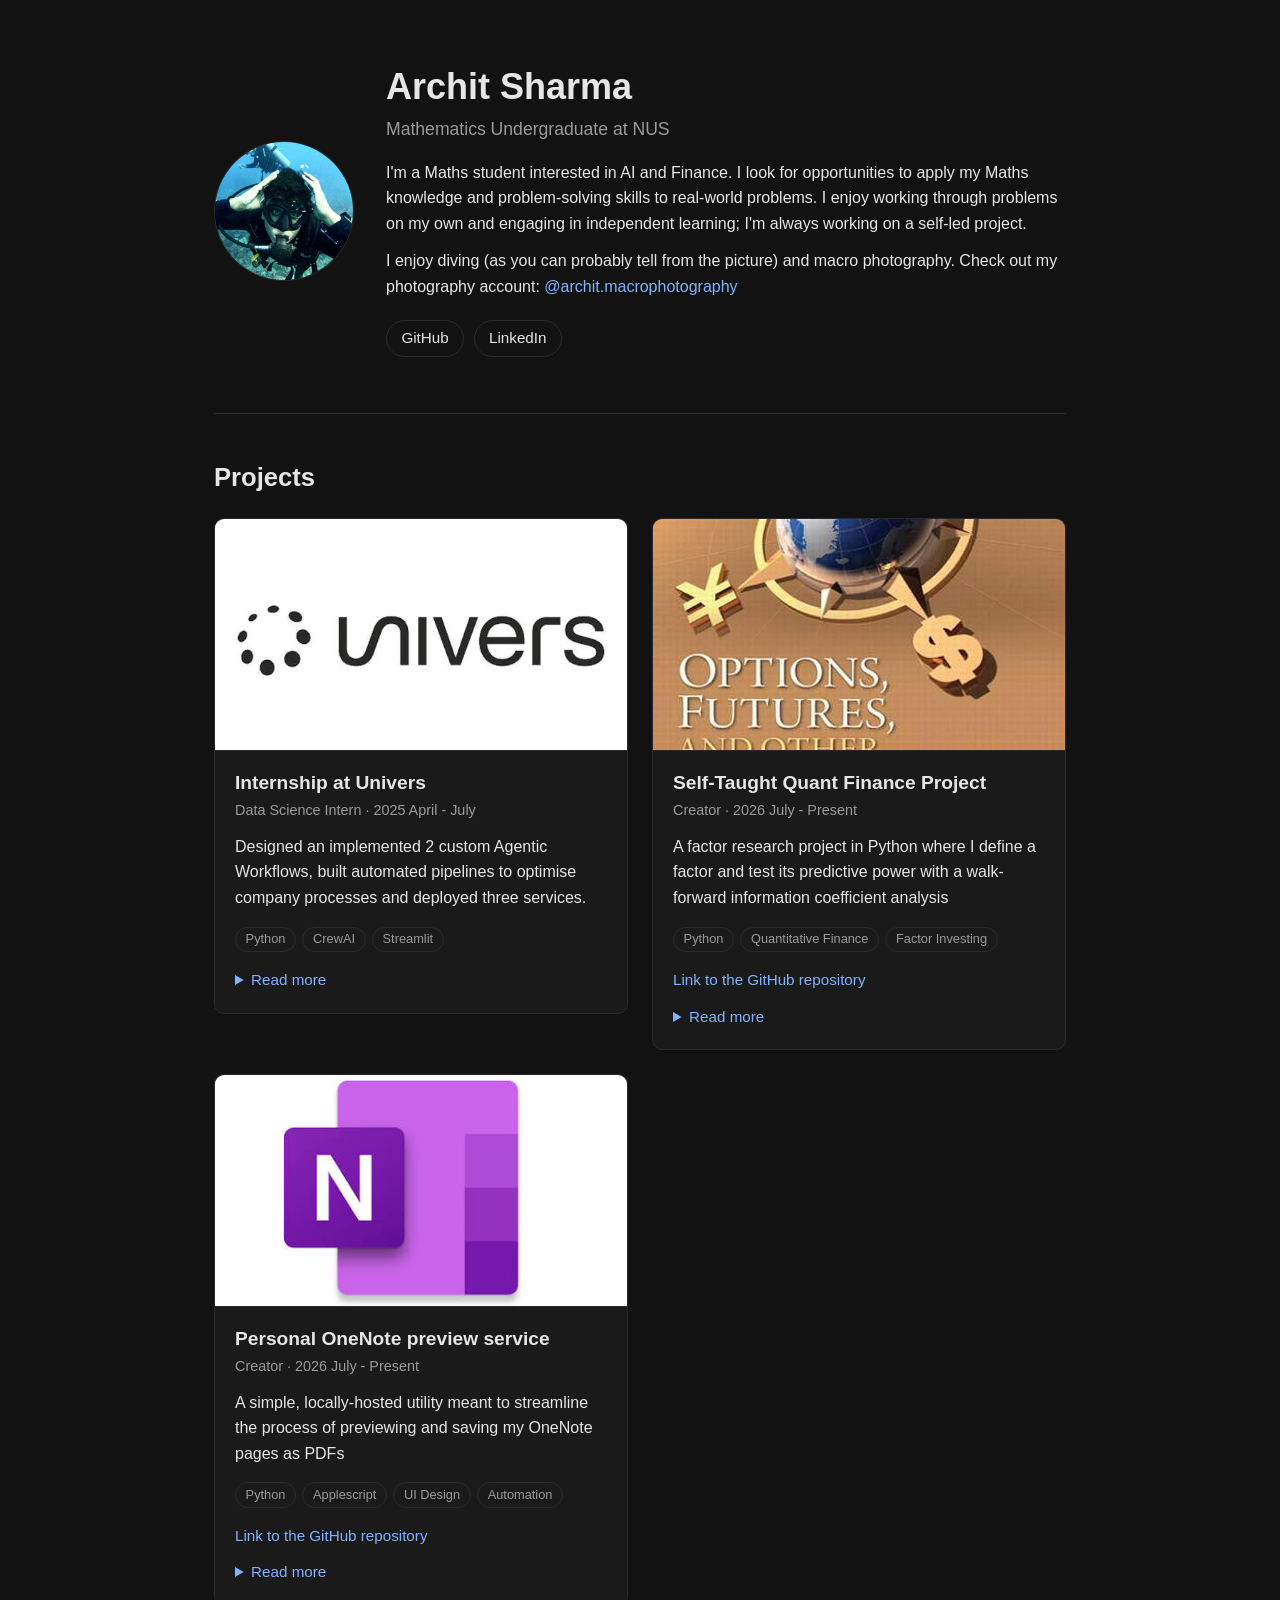
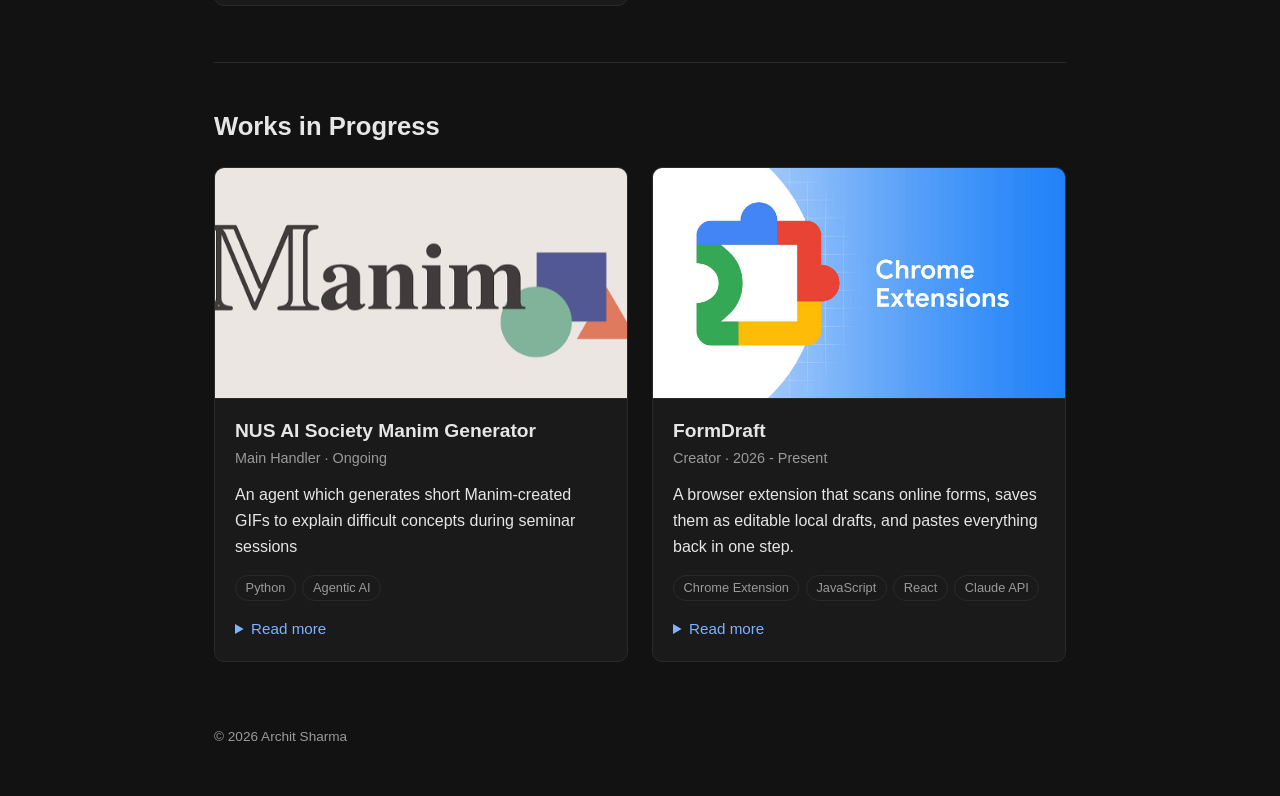
==== index.html @ e4a187cf "Intial commit for portfilio website" ====
<!doctype html>
<html lang="en">
<head>
  <meta charset="utf-8">
  <meta name="viewport" content="width=device-width, initial-scale=1">
  <title>Archit Sharma</title>
  <meta name="description" content="Mathematics Undergraduate at NUS">
  <meta property="og:type" content="website">
  <meta property="og:title" content="Archit Sharma">
  <meta property="og:description" content="Mathematics Undergraduate at NUS">
  <meta property="og:url" content="https://architsharma69.github.io">
  <meta property="og:image" content="https://architsharma69.github.io/assets/photo_2026-09-21_22-08-14.jpg">
  <meta name="theme-color" content="#121212">
  <link rel="stylesheet" href="style.css">
</head>
<body>
  <main>
    <section class="intro">
      <img class="avatar" src="assets/photo_2026-09-21_22-08-14.jpg" alt="Photo of Archit Sharma" width="140" height="140">
      <div class="intro-text">
        <h1>Archit Sharma</h1>
        <p class="tagline">Mathematics Undergraduate at NUS</p>
        <div class="bio"><p>I'm a Maths student interested in AI and Finance. I look for opportunities to apply my Maths knowledge and problem-solving skills to real-world problems. I enjoy working through problems on my own and engaging in independent learning; I'm always working on a self-led project.</p>
<p>I enjoy diving (as you can probably tell from the picture) and macro photography. Check out my photography account: <a href="https://www.instagram.com/archit.macrophotography/">@archit.macrophotography</a></p></div>
        <ul class="links"><li><a href="https://github.com/architsharma69">GitHub</a></li><li><a href="https://www.linkedin.com/in/archit-sharma-a4a1252b7">LinkedIn</a></li></ul>
      </div>
    </section>

    <section class="projects">
      <h2>Projects</h2>
      <div class="grid">
        <article class="card">
          <img class="card-image" src="assets/images.jpeg" alt="Internship at Univers thumbnail" loading="lazy">
          <div class="card-body">
            <h3>Internship at Univers</h3>
            <p class="meta">Data Science Intern · 2025 April - July</p>
            <p class="summary">Designed an implemented 2 custom Agentic Workflows, built automated pipelines to optimise company processes and deployed three services.</p>
            <ul class="tags"><li>Python</li><li>CrewAI</li><li>Streamlit</li></ul>
            <details>
              <summary>Read more</summary>
              <div class="details-body"><h2>What I Built</h2>
<ul>
<li>Wrote a time series analysis service for fault detection in escalators. Integrated with an internal email API to automatically send alerts once fault is detected. Increased fault detection frequency from weekly to daily.</li>
<li>Created an internal chatbot for company staff to easily access company documents. Used AI with a vector database to allow for semantic searching of whole documents or specific pages.</li>
<li>Designed a team of AI agents to conduct data validation of large datasets containing HVAC sensor information. Streamlined data validation pipeline by automating data validation process. Reduced duration from one week to 10 minutes.</li>
<li>Learned how to use CrewAI, a python module for AI agents.</li>
<li>Leveraged Docker and Cron to deploy code to the corporate cloud, ensuring consistent and reliable execution. Deployed 3 separate services to company servers.</li>
</ul></div>
            </details>
          </div>
        </article>
        <article class="card">
          <img class="card-image" src="assets/Quant.jpg" alt="Self-Taught Quant Finance Project thumbnail" loading="lazy">
          <div class="card-body">
            <h3>Self-Taught Quant Finance Project</h3>
            <p class="meta">Creator · 2026 July - Present</p>
            <p class="summary">A factor research project in Python where I define a factor and test its predictive power with a walk-forward information coefficient analysis</p>
            <ul class="tags"><li>Python</li><li>Quantitative Finance</li><li>Factor Investing</li></ul>
            <div class="card-links"><a href="https://github.com/architsharma69/Quant_Project">Link to the GitHub repository</a></div>
            <details>
              <summary>Read more</summary>
              <div class="details-body"><h2>What I Built</h2>
<ul>
<li>Created a custom study plan, covering:<ul>
<li>Securities</li>
<li>Financial Ratios</li>
<li>Factors</li>
<li>Derivatives</li>
<li>Option Pricing</li>
<li>Time Series Analysis Methods</li>
<li>Factor Models</li>
<li>Alpha Factor Design </li>
<li>Designing a Backtest</li>
</ul>
</li>
<li>Went through the study materials</li>
<li>Completed regular Python tasks, writing implementations of concepts learned</li>
<li>Study Notes and Python scripts have been pushed to GitHub</li>
</ul>
<h2>Deliverables</h2>
<p>A Jupyter notebook with: 
1. A clearly defined factor formula
2. A walk-forward IC calculation showing predictive power
3. A research note explaining why the factor might work economically</p></div>
            </details>
          </div>
        </article>
        <article class="card">
          <img class="card-image" src="assets/OneNote.jpeg" alt="Personal OneNote preview service thumbnail" loading="lazy">
          <div class="card-body">
            <h3>Personal OneNote preview service</h3>
            <p class="meta">Creator · 2026 July - Present</p>
            <p class="summary">A simple, locally-hosted utility meant to streamline the process of previewing and saving my OneNote pages as PDFs</p>
            <ul class="tags"><li>Python</li><li>Applescript</li><li>UI Design</li><li>Automation</li></ul>
            <div class="card-links"><a href="https://github.com/architsharma69/OneNote_Paginate_Utility">Link to the GitHub repository</a></div>
            <details>
              <summary>Read more</summary>
              <div class="details-body"><h2>The Issue</h2>
<p>OneNote is designed as an endless page - it does not automatically create pagebreaks when writing notes. It also doesn't display guidelines to indicate where the page will be split when the document is exported. For someone that uses OneNote to write assignments, I needed to know how the pages will be split when I exported my document as a PDF.</p>
<h2>What I did</h2>
<ul>
<li>Created a utility script that displays a preview of the PDF on a scalable <code>tkinter</code> window.</li>
<li>Used Applescripts along with MacOS <code>Shortcuts</code> to trigger the service using keyboard shortcuts</li>
</ul></div>
            </details>
          </div>
        </article>
      </div>
    </section>
    <section class="wip">
      <h2>Works in Progress</h2>
      <div class="grid">
        <article class="card">
          <img class="card-image" src="assets/manim.png" alt="NUS AI Society Manim Generator thumbnail" loading="lazy">
          <div class="card-body">
            <h3>NUS AI Society Manim Generator</h3>
            <p class="meta">Main Handler · Ongoing</p>
            <p class="summary">An agent which generates short Manim-created GIFs to explain difficult concepts during seminar sessions</p>
            <ul class="tags"><li>Python</li><li>Agentic AI</li></ul>
            <details>
              <summary>Read more</summary>
              <div class="details-body"><h2>Description</h2>
<p>NUS AI Society is a research and engineering-focused community of students dedicated to exploring the frontier of Artificial Intelligence.</p>
<p>The Manim Generator is an agentic application that is meant to be deployed live during seminars and research-sharing sessions. It ingests the transcript, slides and other information, and outputs short animations generated using <code>Manim</code> - a Python Library used to create animations and simulations for educational content. These animations are meant to visualise abstract concepts taught during these seminar sessions, acting as visual aids for the audience.</p>
<h2>What I'm building</h2>
<ul>
<li>An agent which reads the transcript, extracts pieces of it and puts them into buckets. Each bucket corresponds to one concept - one animation that will be outputted.</li>
<li>Each bucket is promoted to a typed <code>AnimationPlan</code> - a structured input which will be sent to a manim animation generator (forked from an open source repository) to actualy create the animation.</li>
<li>Along the way, we will inject another repository of Claude Skills, created for manim code generation.</li>
<li>Following a number of rounds of iteration, including Human-In-The-Loop feedback, the final animation will outputted as either a GIF or as a slideshow which the speaker can manually traverse through.</li>
</ul>
<h2>Tech stack</h2>
<p>Python</p></div>
            </details>
          </div>
        </article>
        <article class="card">
          <img class="card-image" src="assets/formdraft.jpeg" alt="FormDraft thumbnail" loading="lazy">
          <div class="card-body">
            <h3>FormDraft</h3>
            <p class="meta">Creator · 2026 - Present</p>
            <p class="summary">A browser extension that scans online forms, saves them as editable local drafts, and pastes everything back in one step.</p>
            <ul class="tags"><li>Chrome Extension</li><li>JavaScript</li><li>React</li><li>Claude API</li></ul>
            <details>
              <summary>Read more</summary>
              <div class="details-body"><h2>Description</h2>
<p>Many online forms don't persist your responses between sessions — you leave and come back to a blank form, dropdowns and all. FormDraft treats any web form like a document: capture it once, draft your answers locally, and fill it back in with one click.</p>
<h2>What I'm building</h2>
<ul>
<li><strong>Scan</strong> — a two-pass capture. A DOM parser handles native <code>&lt;input&gt;</code>, <code>&lt;select&gt;</code> and <code>&lt;textarea&gt;</code> fields first; a screenshot + Claude vision fallback catches whatever it misses (custom div-based dropdowns, styled radio groups) and merges the results into one JSON template.</li>
<li><strong>Draft</strong> — the extension popup renders the saved template as an editable form, with multiple drafts supported per URL (e.g. several job applications on the same portal).</li>
<li><strong>Fill</strong> — native fields are refilled via synthetic <code>input</code>/<code>change</code> events, so React/Vue/Angular apps register the change in their own state, not just the DOM. Custom UI fields are located and clicked using the LLM's description of the element. Fields that genuinely can't be automated — CAPTCHAs, signature pads — are flagged for manual completion instead of guessed at.</li>
</ul>
<h2>Tech stack</h2>
<p>Chrome Extension (Manifest V3), vanilla JS content scripts, React + Vite popup UI, <code>chrome.storage.local</code> for persistence, Claude API for the vision fallback.</p>
<h2>Current scope</h2>
<p>Custom UI components and multi-page or branching forms are best-effort in v1. CAPTCHAs are intentionally out of scope.</p></div>
            </details>
          </div>
        </article>
      </div>
    </section>
  </main>

  <footer>
    <p>&copy; 2026 Archit Sharma</p>
  </footer>
</body>
</html>
---- style.css ----
:root {
  --bg: #121212;
  --surface: #1a1a1a;
  --border: #2a2a2a;
  --text: #e6e6e6;
  --muted: #9a9a9a;
  --accent: #7fb3ff;
  --radius: 10px;
}

* { box-sizing: border-box; }

html { color-scheme: dark; }

body {
  margin: 0;
  background: var(--bg);
  color: var(--text);
  font-family: -apple-system, BlinkMacSystemFont, "Segoe UI", Roboto, Helvetica, Arial, sans-serif;
  line-height: 1.6;
}

main {
  max-width: 900px;
  margin: 0 auto;
  padding: 4rem 1.5rem 2rem;
}

a { color: var(--accent); text-decoration: none; }
a:hover { text-decoration: underline; }

h1, h2, h3 { line-height: 1.25; margin: 0; }

/* ---------- Intro ---------- */

.intro {
  display: flex;
  align-items: center;
  gap: 2rem;
  padding-bottom: 3.5rem;
  border-bottom: 1px solid var(--border);
}

.avatar {
  width: 140px;
  height: 140px;
  flex: none;
  border-radius: 50%;
  object-fit: cover;
  border: 1px solid var(--border);
}

.intro h1 { font-size: 2.25rem; }

.tagline {
  margin: 0.4rem 0 1rem;
  color: var(--muted);
  font-size: 1.1rem;
}

.bio p { margin: 0 0 0.75rem; }

.links {
  display: flex;
  flex-wrap: wrap;
  gap: 0.6rem;
  list-style: none;
  margin: 1.25rem 0 0;
  padding: 0;
}

.links a {
  display: inline-block;
  padding: 0.35rem 0.9rem;
  border: 1px solid var(--border);
  border-radius: 999px;
  color: var(--text);
  font-size: 0.95rem;
}

.links a:hover {
  border-color: var(--accent);
  color: var(--accent);
  text-decoration: none;
}

/* ---------- Projects / Works in progress ---------- */

.projects { padding-top: 3rem; }
.projects > h2, .wip > h2 { font-size: 1.6rem; margin-bottom: 1.5rem; }

.wip {
  margin-top: 3.5rem;
  padding-top: 3rem;
  border-top: 1px solid var(--border);
}

.grid {
  display: grid;
  grid-template-columns: repeat(auto-fill, minmax(min(100%, 380px), 1fr));
  gap: 1.5rem;
  align-items: start;
}

.card {
  background: var(--surface);
  border: 1px solid var(--border);
  border-radius: var(--radius);
  overflow: hidden;
}

.card:hover { border-color: #3d3d3d; }

.card-image {
  display: block;
  width: 100%;
  aspect-ratio: 16 / 9;
  object-fit: cover;
  border-bottom: 1px solid var(--border);
}

.card-body { padding: 1.25rem; }

.card h3 { font-size: 1.2rem; }

.meta {
  margin: 0.25rem 0 0.75rem;
  color: var(--muted);
  font-size: 0.9rem;
}

.summary { margin: 0 0 1rem; }

.tags {
  display: flex;
  flex-wrap: wrap;
  gap: 0.4rem;
  list-style: none;
  margin: 0 0 1rem;
  padding: 0;
}

.tags li {
  padding: 0.1rem 0.6rem;
  border: 1px solid var(--border);
  border-radius: 999px;
  color: var(--muted);
  font-size: 0.8rem;
}

.card-links {
  display: flex;
  flex-wrap: wrap;
  gap: 1rem;
  margin: 0 0 0.5rem;
  font-size: 0.95rem;
}

details { margin-top: 0.75rem; }

summary {
  cursor: pointer;
  color: var(--accent);
  font-size: 0.95rem;
}

.details-body {
  margin-top: 0.75rem;
  padding-top: 0.75rem;
  border-top: 1px solid var(--border);
  font-size: 0.95rem;
}

.details-body h2, .details-body h3 { font-size: 1.05rem; margin: 1rem 0 0.4rem; }
.details-body img { max-width: 100%; border-radius: 6px; }

.details-body code {
  background: #232323;
  padding: 0.1rem 0.35rem;
  border-radius: 4px;
  font-size: 0.9em;
}

.details-body pre {
  background: #0e0e0e;
  border: 1px solid var(--border);
  border-radius: 6px;
  padding: 0.75rem 1rem;
  overflow-x: auto;
}

.details-body pre code { background: none; padding: 0; }

/* ---------- Footer ---------- */

footer {
  max-width: 900px;
  margin: 0 auto;
  padding: 2rem 1.5rem 3rem;
  color: var(--muted);
  font-size: 0.85rem;
}

footer p { margin: 0; }

/* ---------- Small screens ---------- */

@media (max-width: 600px) {
  main { padding-top: 2.5rem; }
  .intro { flex-direction: column; align-items: flex-start; gap: 1.25rem; }
  .intro h1 { font-size: 1.9rem; }
}
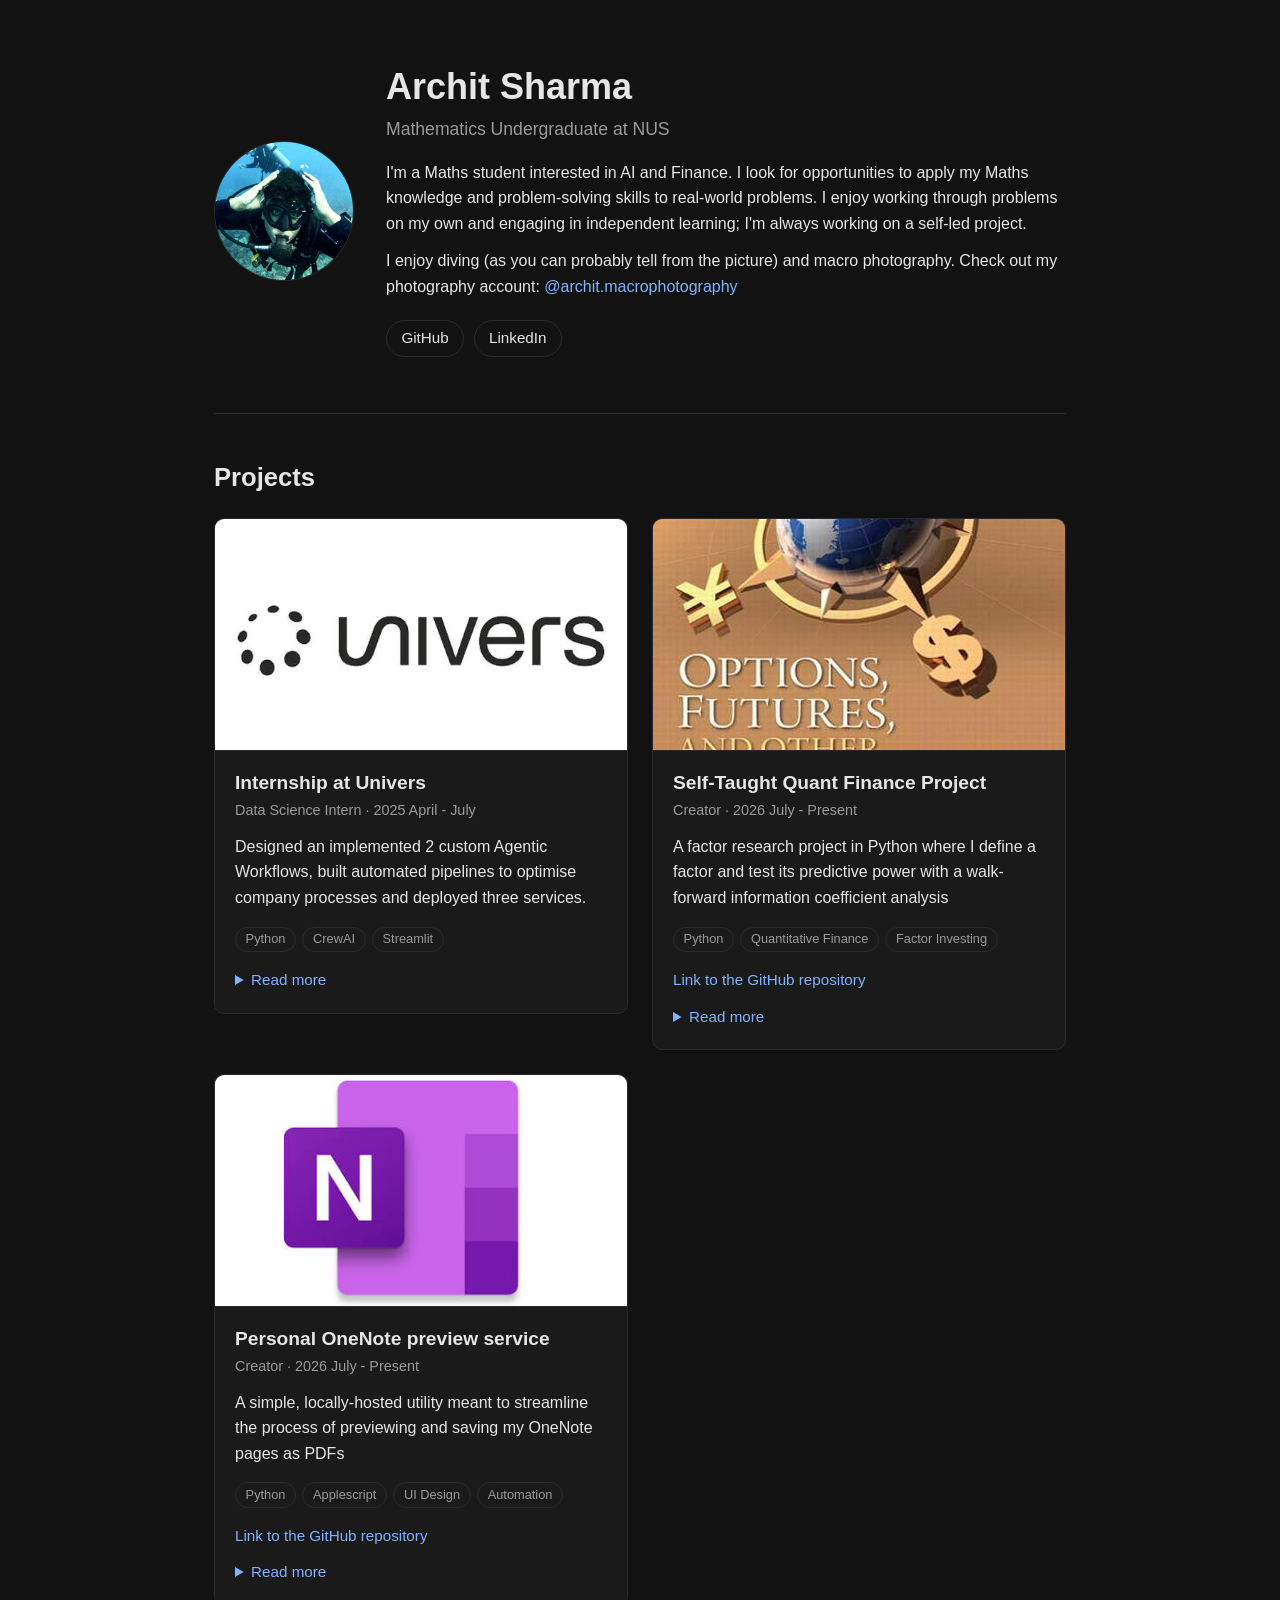
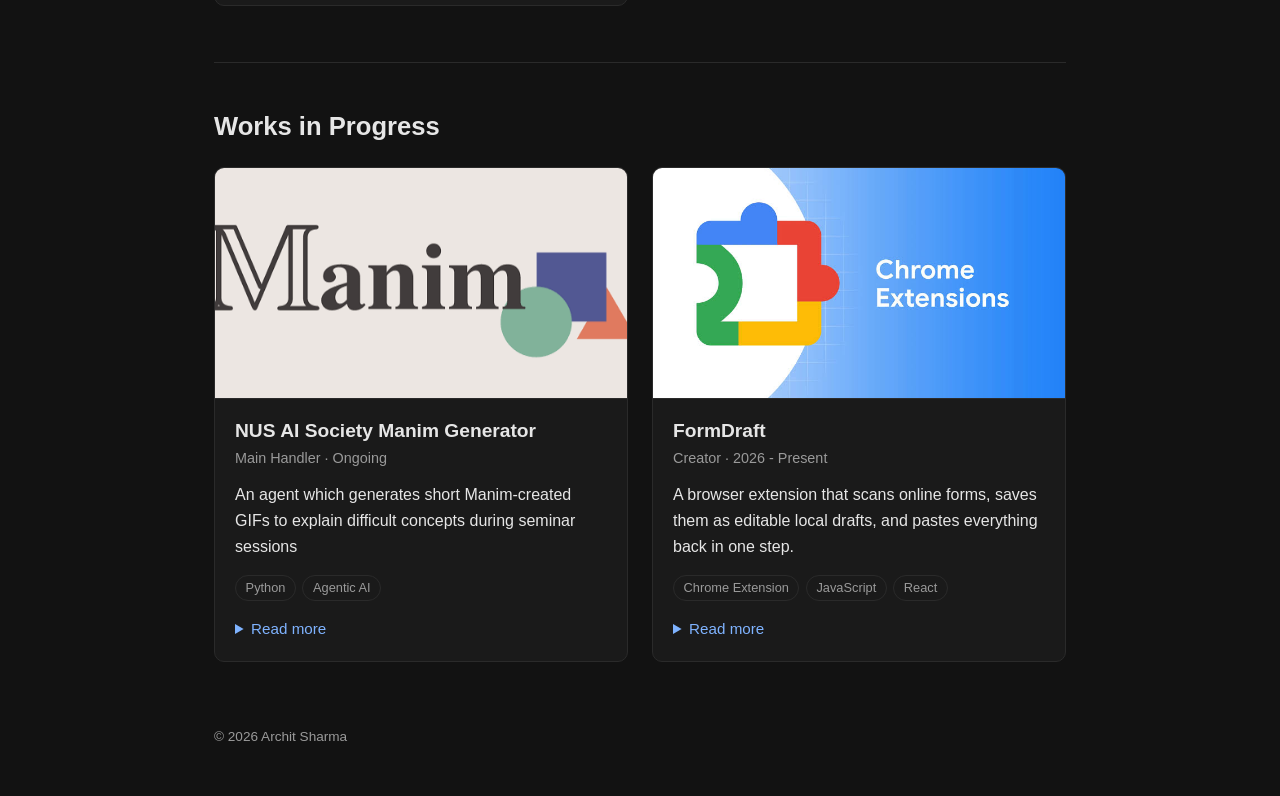
==== commit 289f9f11: "Refactor" ====
--- a/index.html
+++ b/index.html
@@ -140,7 +140,7 @@
             <h3>FormDraft</h3>
             <p class="meta">Creator · 2026 - Present</p>
             <p class="summary">A browser extension that scans online forms, saves them as editable local drafts, and pastes everything back in one step.</p>
-            <ul class="tags"><li>Chrome Extension</li><li>JavaScript</li><li>React</li><li>Claude API</li></ul>
+            <ul class="tags"><li>Chrome Extension</li><li>JavaScript</li><li>React</li></ul>
             <details>
               <summary>Read more</summary>
               <div class="details-body"><h2>Description</h2>
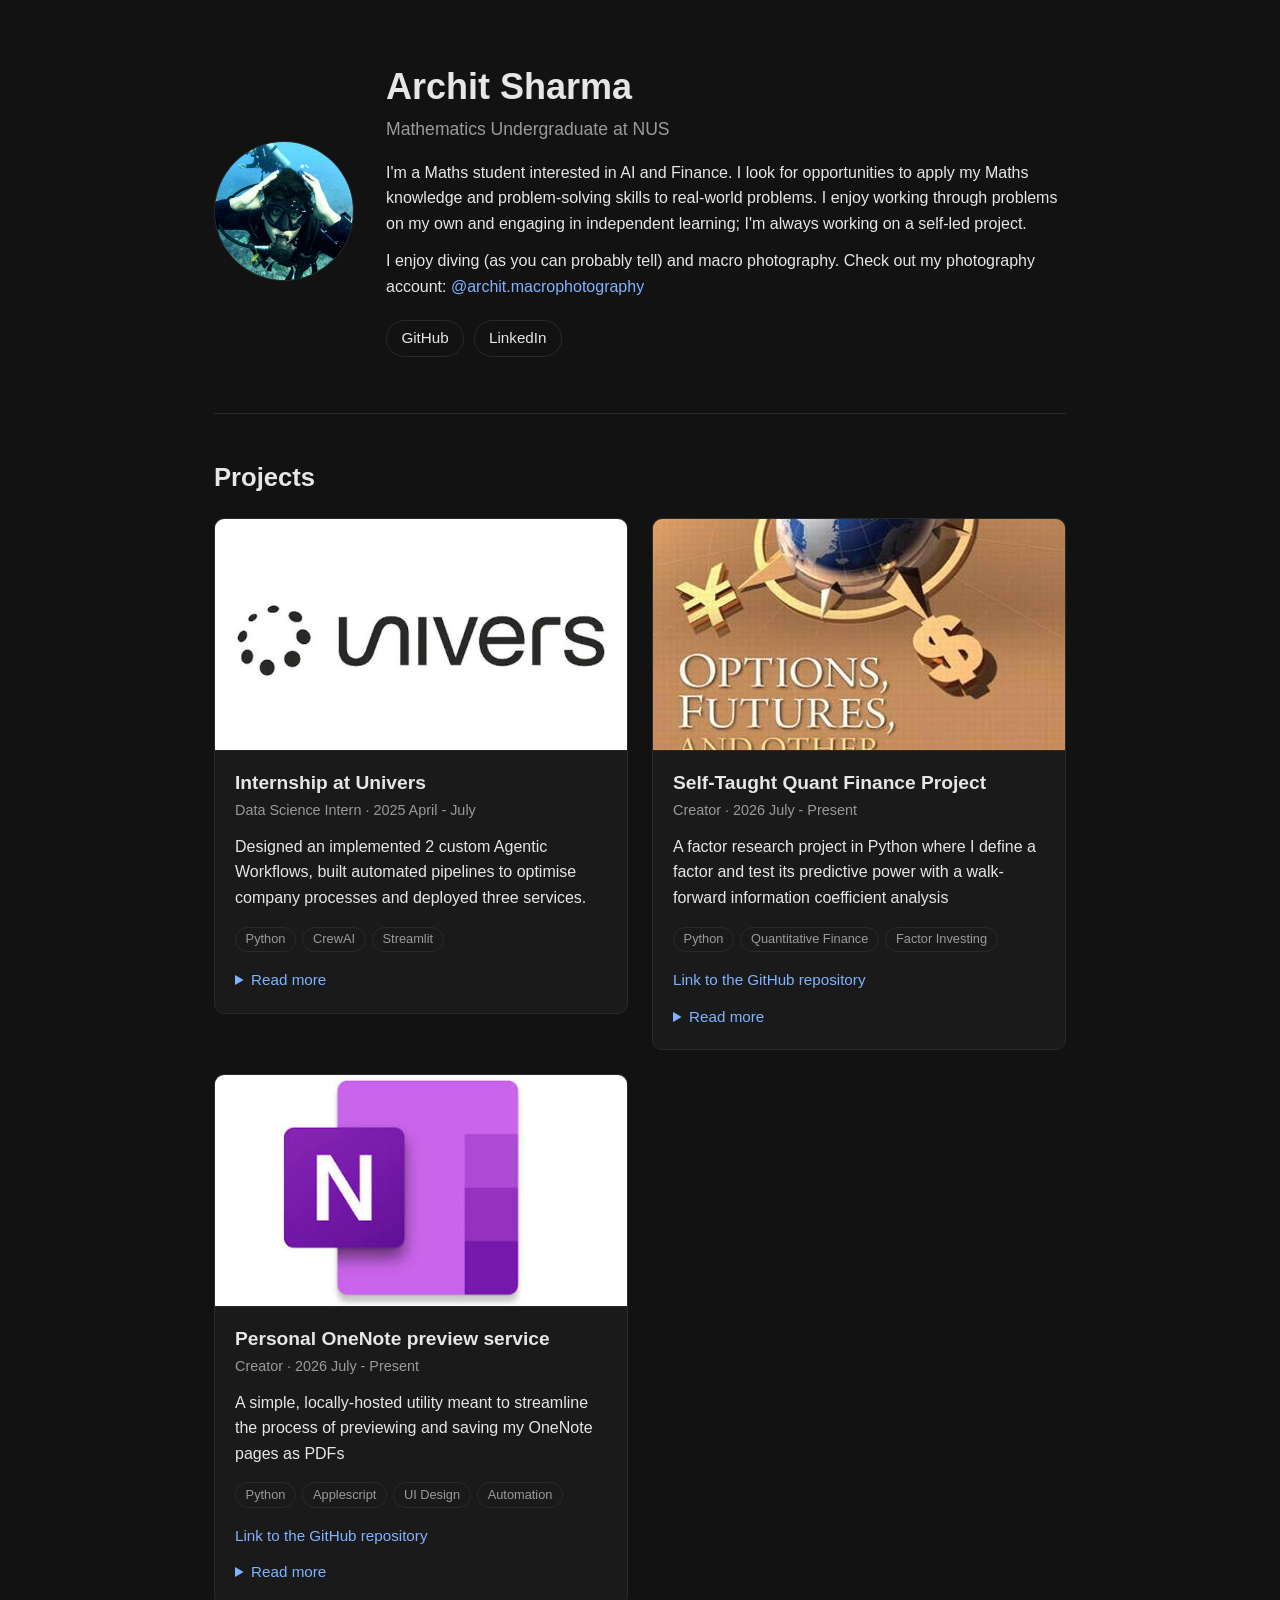
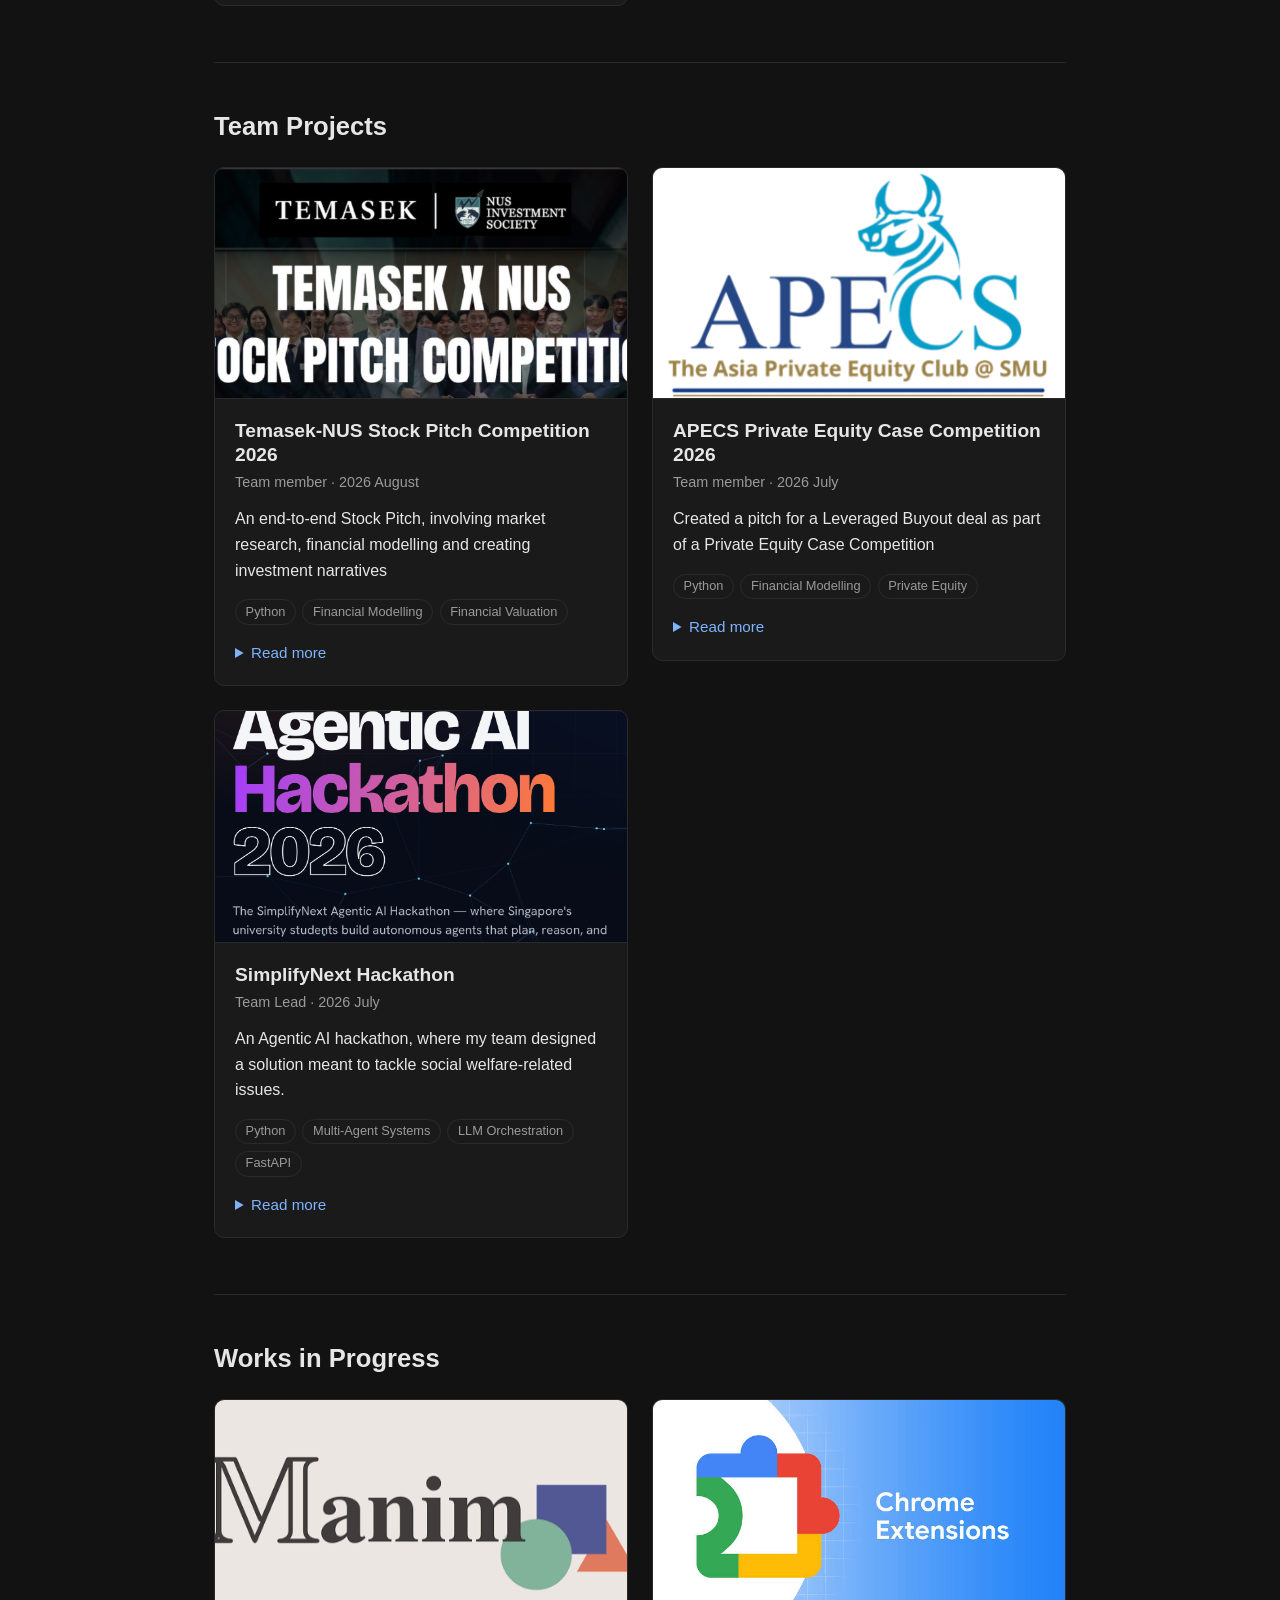
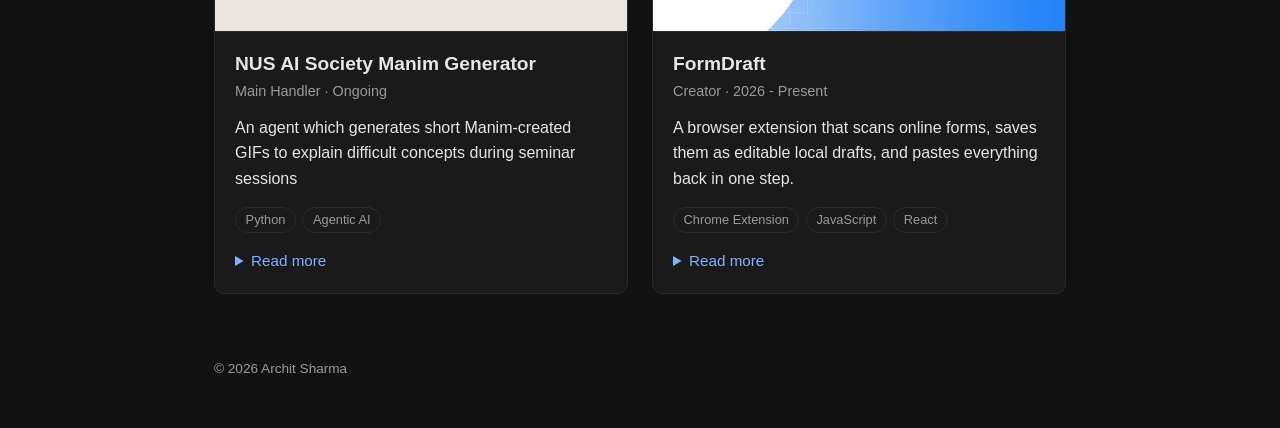
==== commit f0c83ab2: "Added team projects section" ====
--- a/index.html
+++ b/index.html
@@ -21,7 +21,7 @@
         <h1>Archit Sharma</h1>
         <p class="tagline">Mathematics Undergraduate at NUS</p>
         <div class="bio"><p>I'm a Maths student interested in AI and Finance. I look for opportunities to apply my Maths knowledge and problem-solving skills to real-world problems. I enjoy working through problems on my own and engaging in independent learning; I'm always working on a self-led project.</p>
-<p>I enjoy diving (as you can probably tell from the picture) and macro photography. Check out my photography account: <a href="https://www.instagram.com/archit.macrophotography/">@archit.macrophotography</a></p></div>
+<p>I enjoy diving (as you can probably tell) and macro photography. Check out my photography account: <a href="https://www.instagram.com/archit.macrophotography/">@archit.macrophotography</a></p></div>
         <ul class="links"><li><a href="https://github.com/architsharma69">GitHub</a></li><li><a href="https://www.linkedin.com/in/archit-sharma-a4a1252b7">LinkedIn</a></li></ul>
       </div>
     </section>
@@ -107,6 +107,92 @@
         </article>
       </div>
     </section>
+    <section class="team">
+      <h2>Team Projects</h2>
+      <div class="grid">
+        <article class="card">
+          <img class="card-image" src="assets/temasek.png" alt="Temasek-NUS Stock Pitch Competition 2026 thumbnail" loading="lazy">
+          <div class="card-body">
+            <h3>Temasek-NUS Stock Pitch Competition 2026</h3>
+            <p class="meta">Team member · 2026 August</p>
+            <p class="summary">An end-to-end Stock Pitch, involving market research, financial modelling and creating investment narratives</p>
+            <ul class="tags"><li>Python</li><li>Financial Modelling</li><li>Financial Valuation</li></ul>
+            <details>
+              <summary>Read more</summary>
+              <div class="details-body"><h2>Competition Description</h2>
+<p>Teams were required to select a company that they believe would benefit from the global scaling of AI infrastructure. They needed to create a pitch to investors to buy the stock of the company an hold it over a 3-5 year horizon.</p>
+<h2>What we delivered</h2>
+<ul>
+<li>A full stock pitch of <code>Modine</code>, a company specialising in data center cooling.</li>
+<li>A fundamental analysis of <code>Modine</code>, using DCF valuation</li>
+<li>A contrarian view on the <code>Modine</code> stock, arguing that the market has currently undervalued it.</li>
+</ul>
+<h2>What I did</h2>
+<ul>
+<li>Carried out Market Research on upstream and downstream AI-linked industries, collating research notes for the team to decide on the industry and company</li>
+<li>Designed and wrote out the investment thesis for our chosen company, using popular models such as Porter's Five Forces and SWOT Analysis.</li>
+<li>Designed a proffesional-looking deck of slides for the submission</li>
+</ul></div>
+            </details>
+          </div>
+        </article>
+        <article class="card">
+          <img class="card-image" src="assets/apecs.png" alt="APECS Private Equity Case Competition 2026 thumbnail" loading="lazy">
+          <div class="card-body">
+            <h3>APECS Private Equity Case Competition 2026</h3>
+            <p class="meta">Team member · 2026 July</p>
+            <p class="summary">Created a pitch for a Leveraged Buyout deal as part of a Private Equity Case Competition</p>
+            <ul class="tags"><li>Python</li><li>Financial Modelling</li><li>Private Equity</li></ul>
+            <details>
+              <summary>Read more</summary>
+              <div class="details-body"><h2>Competition Description</h2>
+<p>Teams were given the profile of a company, and were tasked to craft a 5 year-long Leveraged Buyout Deal. Teams were required to create a financial model for the growth of the company over the 5 years and test out different debt structures in order to maximize IRR.</p>
+<h2>What we delivered</h2>
+<ul>
+<li>A financial model, tracking the forecasted returns from the LBO deal over the 5-year range.</li>
+<li>3 separate models for 3 separate cases - a bull market, bear market and base market.</li>
+<li>A sensitivity analysis, testing how much the final IRR changes in response to small changes in debt structure.</li>
+</ul>
+<h2>What I did</h2>
+<ul>
+<li>Studied PE deals, understood the exact workings of a LBO deal</li>
+<li>Helped design the financial model, specifically, quantifying my teammate's assumptions into growth rates / discount rates</li>
+<li>Helped design a deck of slides for the competition.</li>
+</ul></div>
+            </details>
+          </div>
+        </article>
+        <article class="card">
+          <img class="card-image" src="assets/simplify.png" alt="SimplifyNext Hackathon thumbnail" loading="lazy">
+          <div class="card-body">
+            <h3>SimplifyNext Hackathon</h3>
+            <p class="meta">Team Lead · 2026 July</p>
+            <p class="summary">An Agentic AI hackathon, where my team designed a solution meant to tackle social welfare-related issues.</p>
+            <ul class="tags"><li>Python</li><li>Multi-Agent Systems</li><li>LLM Orchestration</li><li>FastAPI</li></ul>
+            <details>
+              <summary>Read more</summary>
+              <div class="details-body"><h2>Competition Description</h2>
+<p>The SimplifyNext Hackathon is a competition where participants solve real-world business challenges using cutting-edge AI, automation, and intelligent-agent technologies. Teams are required to design innovative solutions to genuine industry problems.</p>
+<p>My group looked to address issues faced by startup founders. Founders want to focus on their ideas, not on mastering business admin — HR, finance, logistics, filling out forms, writing grant and loan applications, and navigating a different tech-savvy platform for each one. BRO is our hackathon entry: an assistant that takes on that peripheral work so founders don't have to.</p>
+<p>The hackathon had elements of enterprising for social good. It has increased my motivation for entrepreneurship. </p>
+<h2>What we delivered</h2>
+<ul>
+<li>An <strong>Orchestrator</strong> agent that classifies every incoming message as <code>clarify</code> (asks a follow-up), <code>direct</code> (answers small talk itself) or <code>delegate</code> (routes rephrased sub-questions to specialists, then synthesizes their responses — surfacing conflicts rather than silently picking a side).</li>
+<li>An <strong>HR Manager</strong> agent that places and reassigns tasks against a team roster, gated by a hard Python safety check rather than LLM judgment alone, and logs wellbeing events.</li>
+<li>A three-specialist <strong>Document generation</strong> team: a Statutory Compliance Specialist (Singapore ACRA incorporation filings), an Internal Financial Synthesizer (reviews a 3-year forecast computed deterministically in Python, not by the LLM), and a Grant &amp; Capital Strategist (compiles Startup SG Founder / EDG grant packages).</li>
+<li>Two independent front ends — a Streamlit dashboard and a Telegram bot — both thin clients of the same FastAPI backend, with session state kept server-side so conversation history follows the user across either UI.</li>
+</ul>
+<h2>What I did</h2>
+<ul>
+<li>Led the team and owned the overall multi-agent architecture, including how the Orchestrator delegates to and synthesizes results from the HR and Document generation branches.</li>
+<li>Handled deployment and infrastructure for the project, including troubleshooting AWS account access issues during the competition window.</li>
+<li>Coordinated integration between the FastAPI backend and the two front ends (Streamlit + Telegram).</li>
+</ul></div>
+            </details>
+          </div>
+        </article>
+      </div>
+    </section>
     <section class="wip">
       <h2>Works in Progress</h2>
       <div class="grid">
--- a/style.css
+++ b/style.css
@@ -84,12 +84,12 @@
   text-decoration: none;
 }
 
-/* ---------- Projects / Works in progress ---------- */
+/* ---------- Projects / Team projects / Works in progress ---------- */
 
 .projects { padding-top: 3rem; }
-.projects > h2, .wip > h2 { font-size: 1.6rem; margin-bottom: 1.5rem; }
-
-.wip {
+.projects > h2, .team > h2, .wip > h2 { font-size: 1.6rem; margin-bottom: 1.5rem; }
+
+.team, .wip {
   margin-top: 3.5rem;
   padding-top: 3rem;
   border-top: 1px solid var(--border);
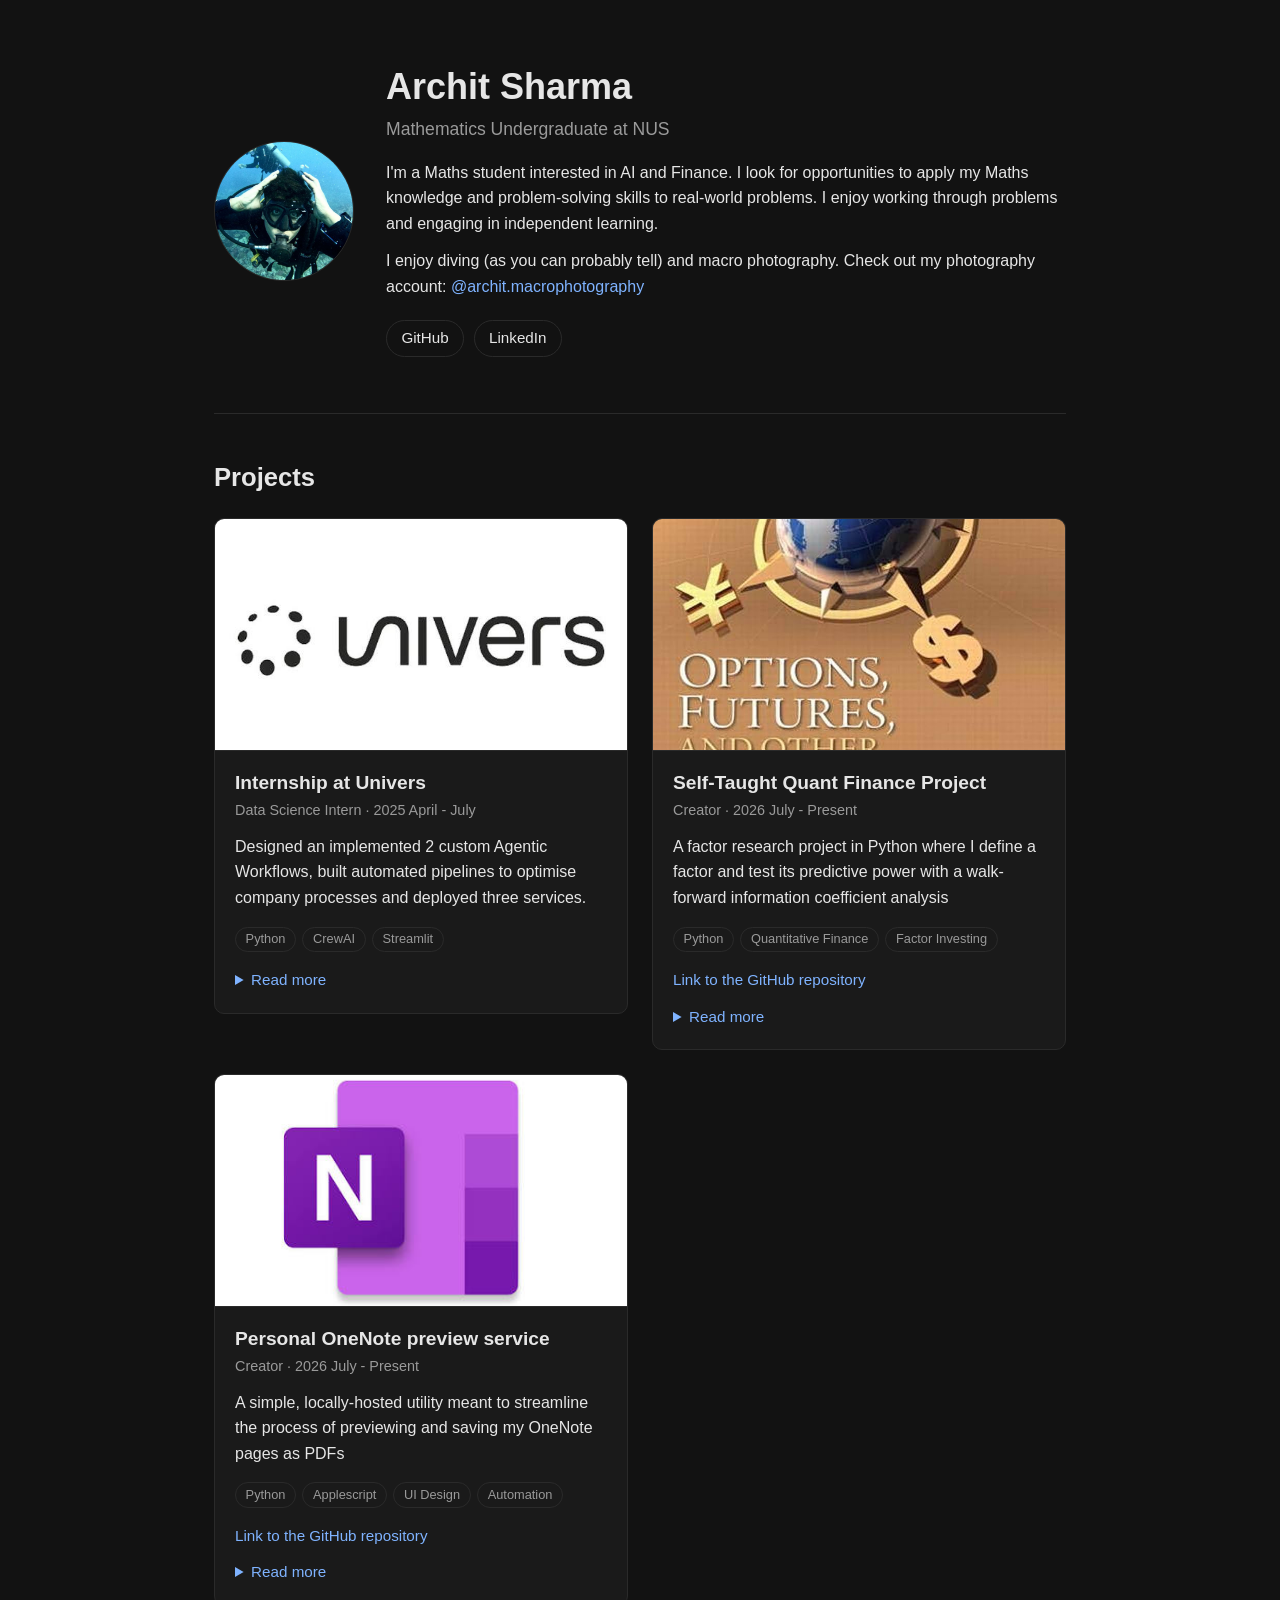
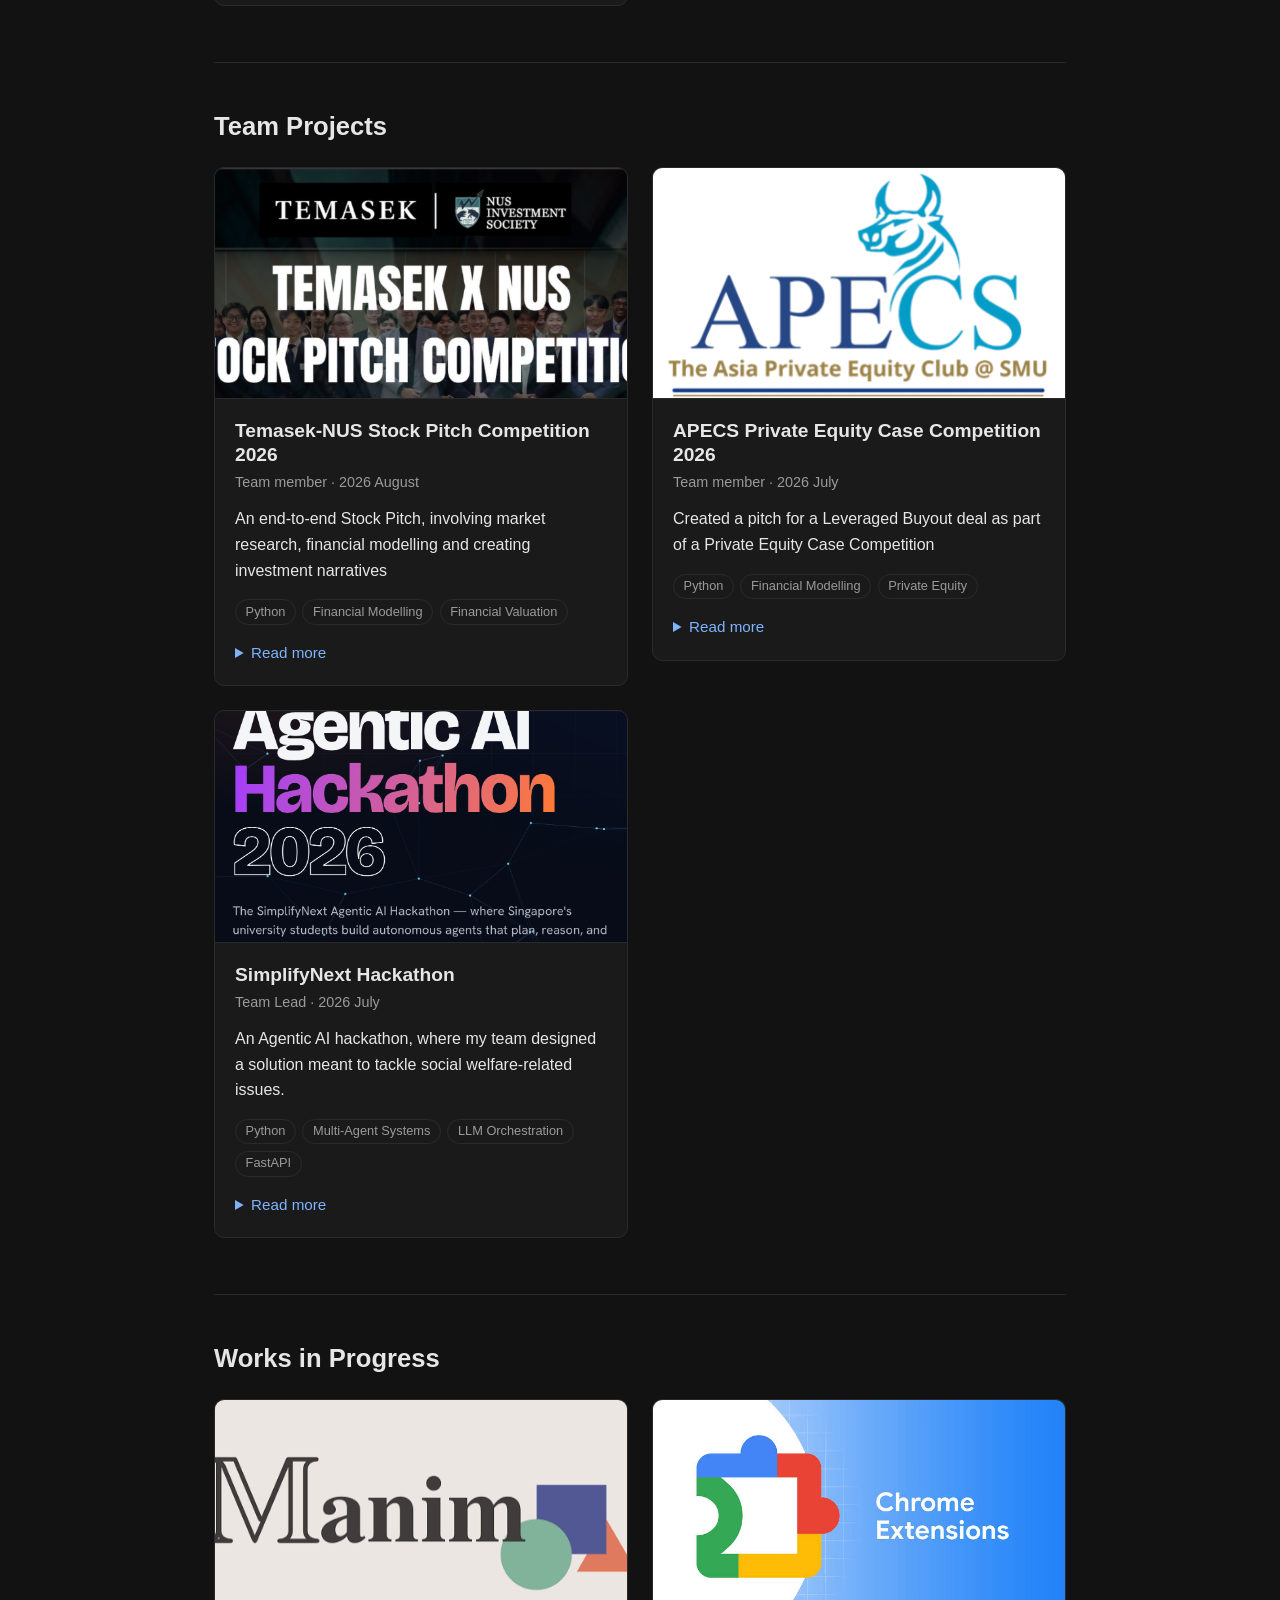
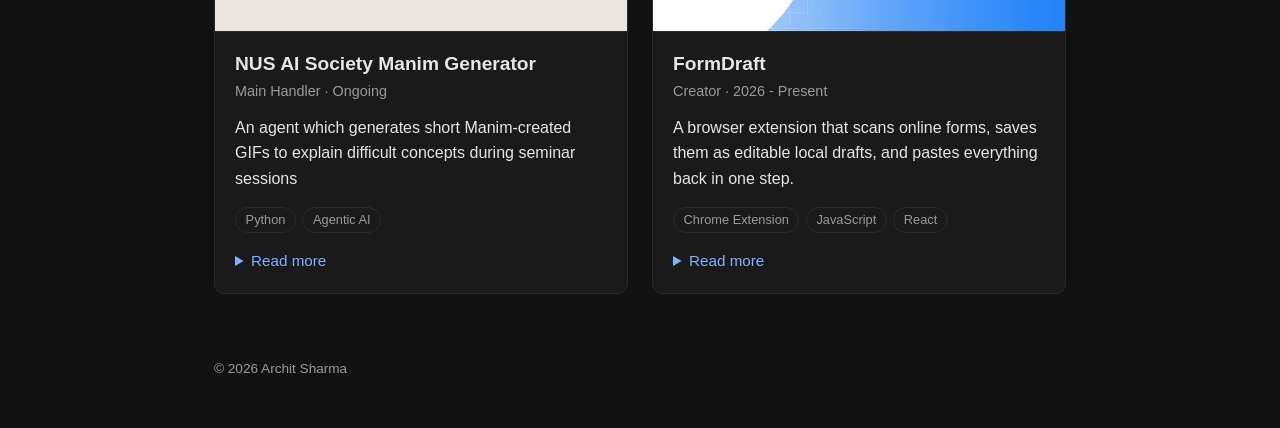
==== commit 5adbb724: "Changes to intro" ====
--- a/index.html
+++ b/index.html
@@ -20,7 +20,7 @@
       <div class="intro-text">
         <h1>Archit Sharma</h1>
         <p class="tagline">Mathematics Undergraduate at NUS</p>
-        <div class="bio"><p>I'm a Maths student interested in AI and Finance. I look for opportunities to apply my Maths knowledge and problem-solving skills to real-world problems. I enjoy working through problems on my own and engaging in independent learning; I'm always working on a self-led project.</p>
+        <div class="bio"><p>I'm a Maths student interested in AI and Finance. I look for opportunities to apply my Maths knowledge and problem-solving skills to real-world problems. I enjoy working through problems and engaging in independent learning.</p>
 <p>I enjoy diving (as you can probably tell) and macro photography. Check out my photography account: <a href="https://www.instagram.com/archit.macrophotography/">@archit.macrophotography</a></p></div>
         <ul class="links"><li><a href="https://github.com/architsharma69">GitHub</a></li><li><a href="https://www.linkedin.com/in/archit-sharma-a4a1252b7">LinkedIn</a></li></ul>
       </div>
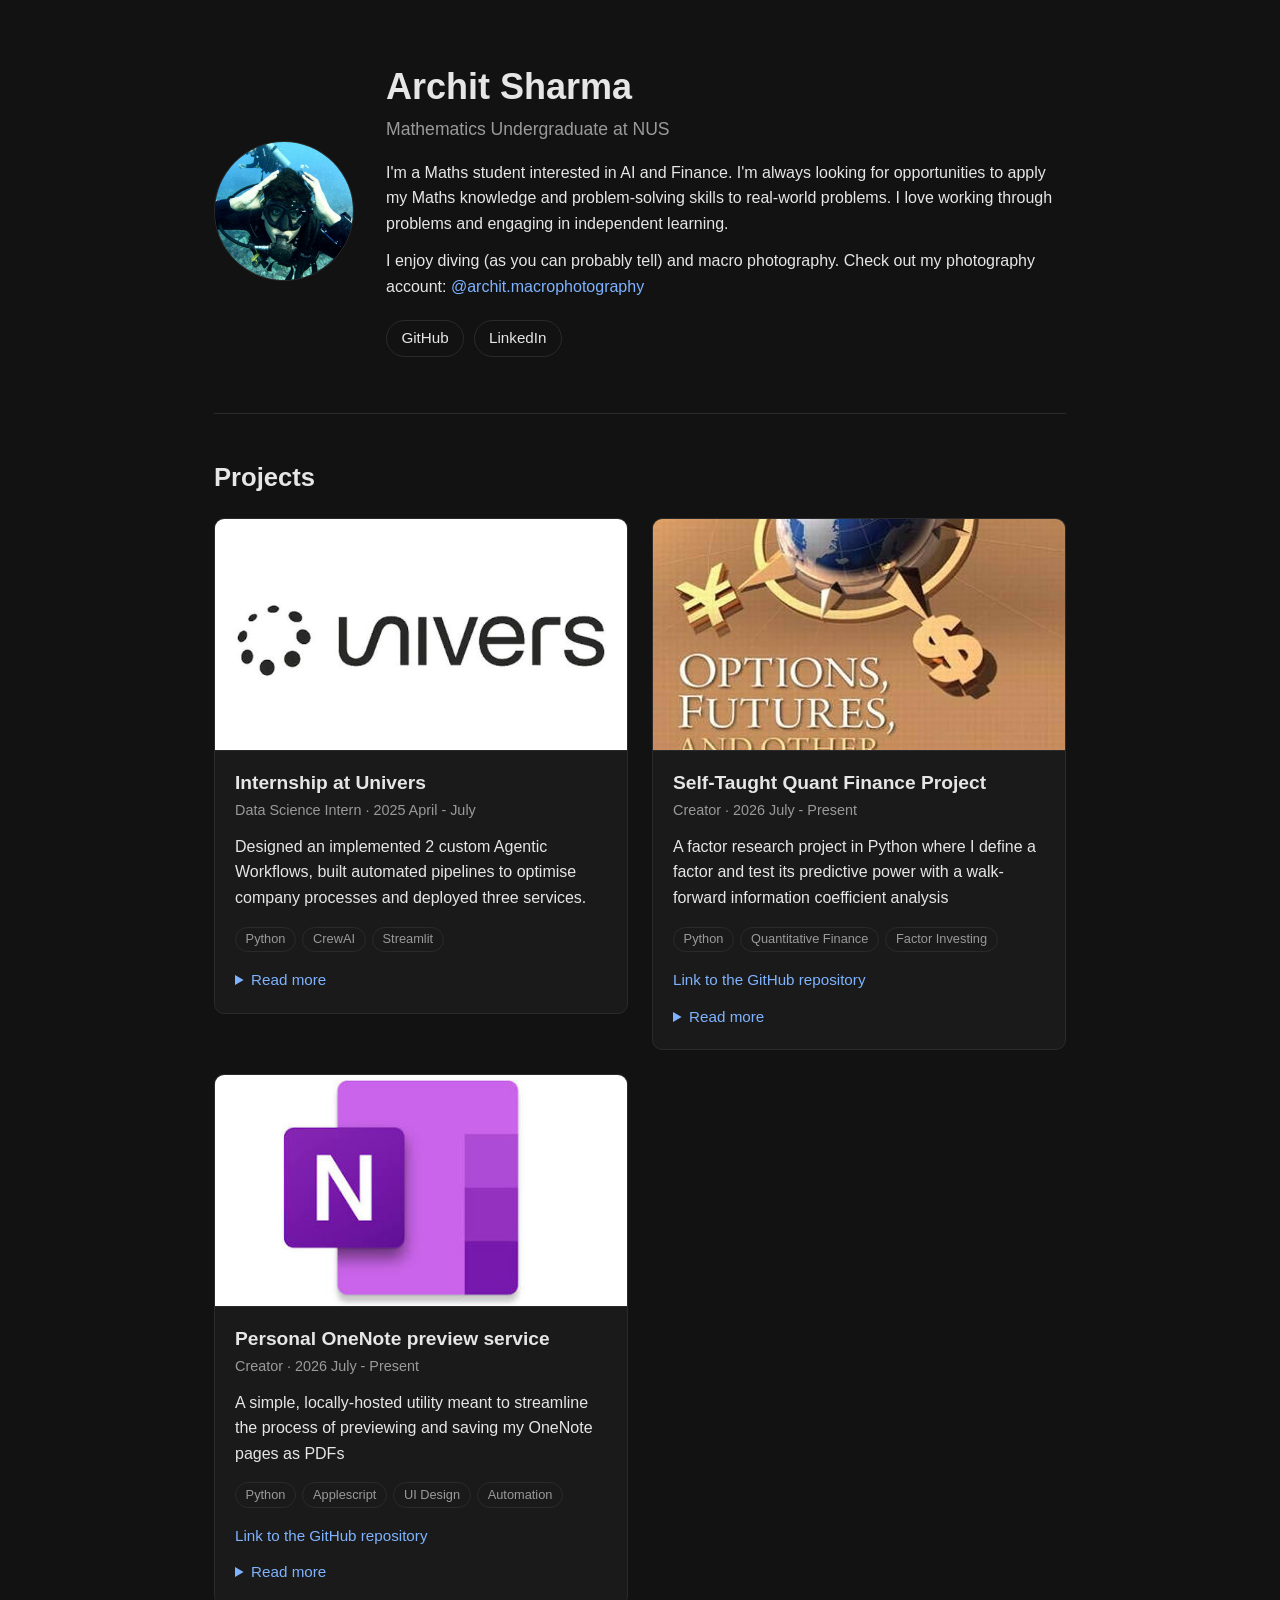
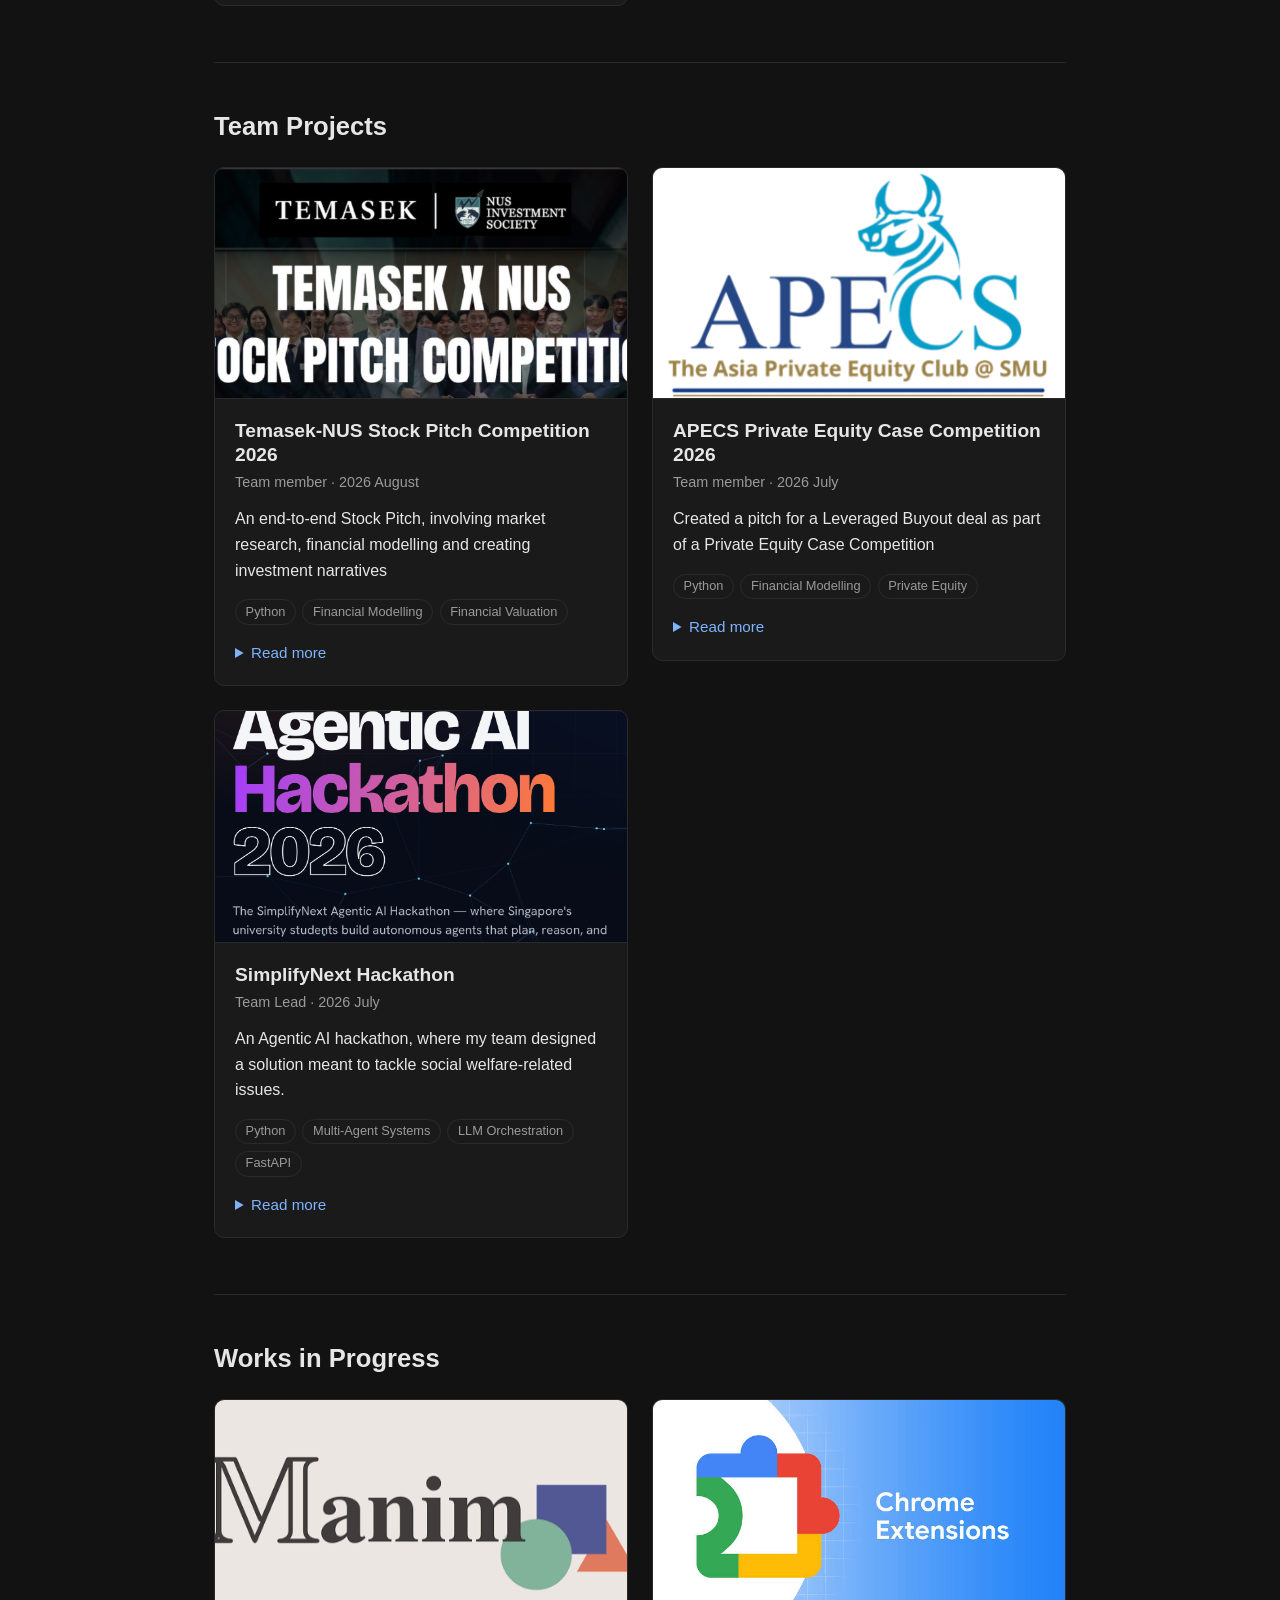
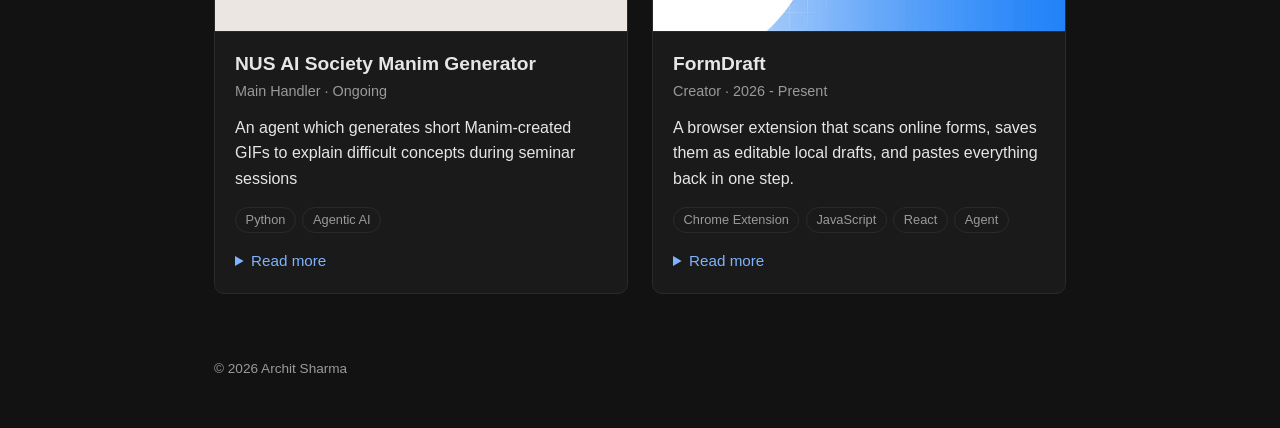
==== commit 65218731: "Some more changes" ====
--- a/index.html
+++ b/index.html
@@ -20,7 +20,7 @@
       <div class="intro-text">
         <h1>Archit Sharma</h1>
         <p class="tagline">Mathematics Undergraduate at NUS</p>
-        <div class="bio"><p>I'm a Maths student interested in AI and Finance. I look for opportunities to apply my Maths knowledge and problem-solving skills to real-world problems. I enjoy working through problems and engaging in independent learning.</p>
+        <div class="bio"><p>I'm a Maths student interested in AI and Finance. I'm always looking for opportunities to apply my Maths knowledge and problem-solving skills to real-world problems. I love working through problems and engaging in independent learning.</p>
 <p>I enjoy diving (as you can probably tell) and macro photography. Check out my photography account: <a href="https://www.instagram.com/archit.macrophotography/">@archit.macrophotography</a></p></div>
         <ul class="links"><li><a href="https://github.com/architsharma69">GitHub</a></li><li><a href="https://www.linkedin.com/in/archit-sharma-a4a1252b7">LinkedIn</a></li></ul>
       </div>
@@ -226,7 +226,7 @@
             <h3>FormDraft</h3>
             <p class="meta">Creator · 2026 - Present</p>
             <p class="summary">A browser extension that scans online forms, saves them as editable local drafts, and pastes everything back in one step.</p>
-            <ul class="tags"><li>Chrome Extension</li><li>JavaScript</li><li>React</li></ul>
+            <ul class="tags"><li>Chrome Extension</li><li>JavaScript</li><li>React</li><li>Agent</li></ul>
             <details>
               <summary>Read more</summary>
               <div class="details-body"><h2>Description</h2>
